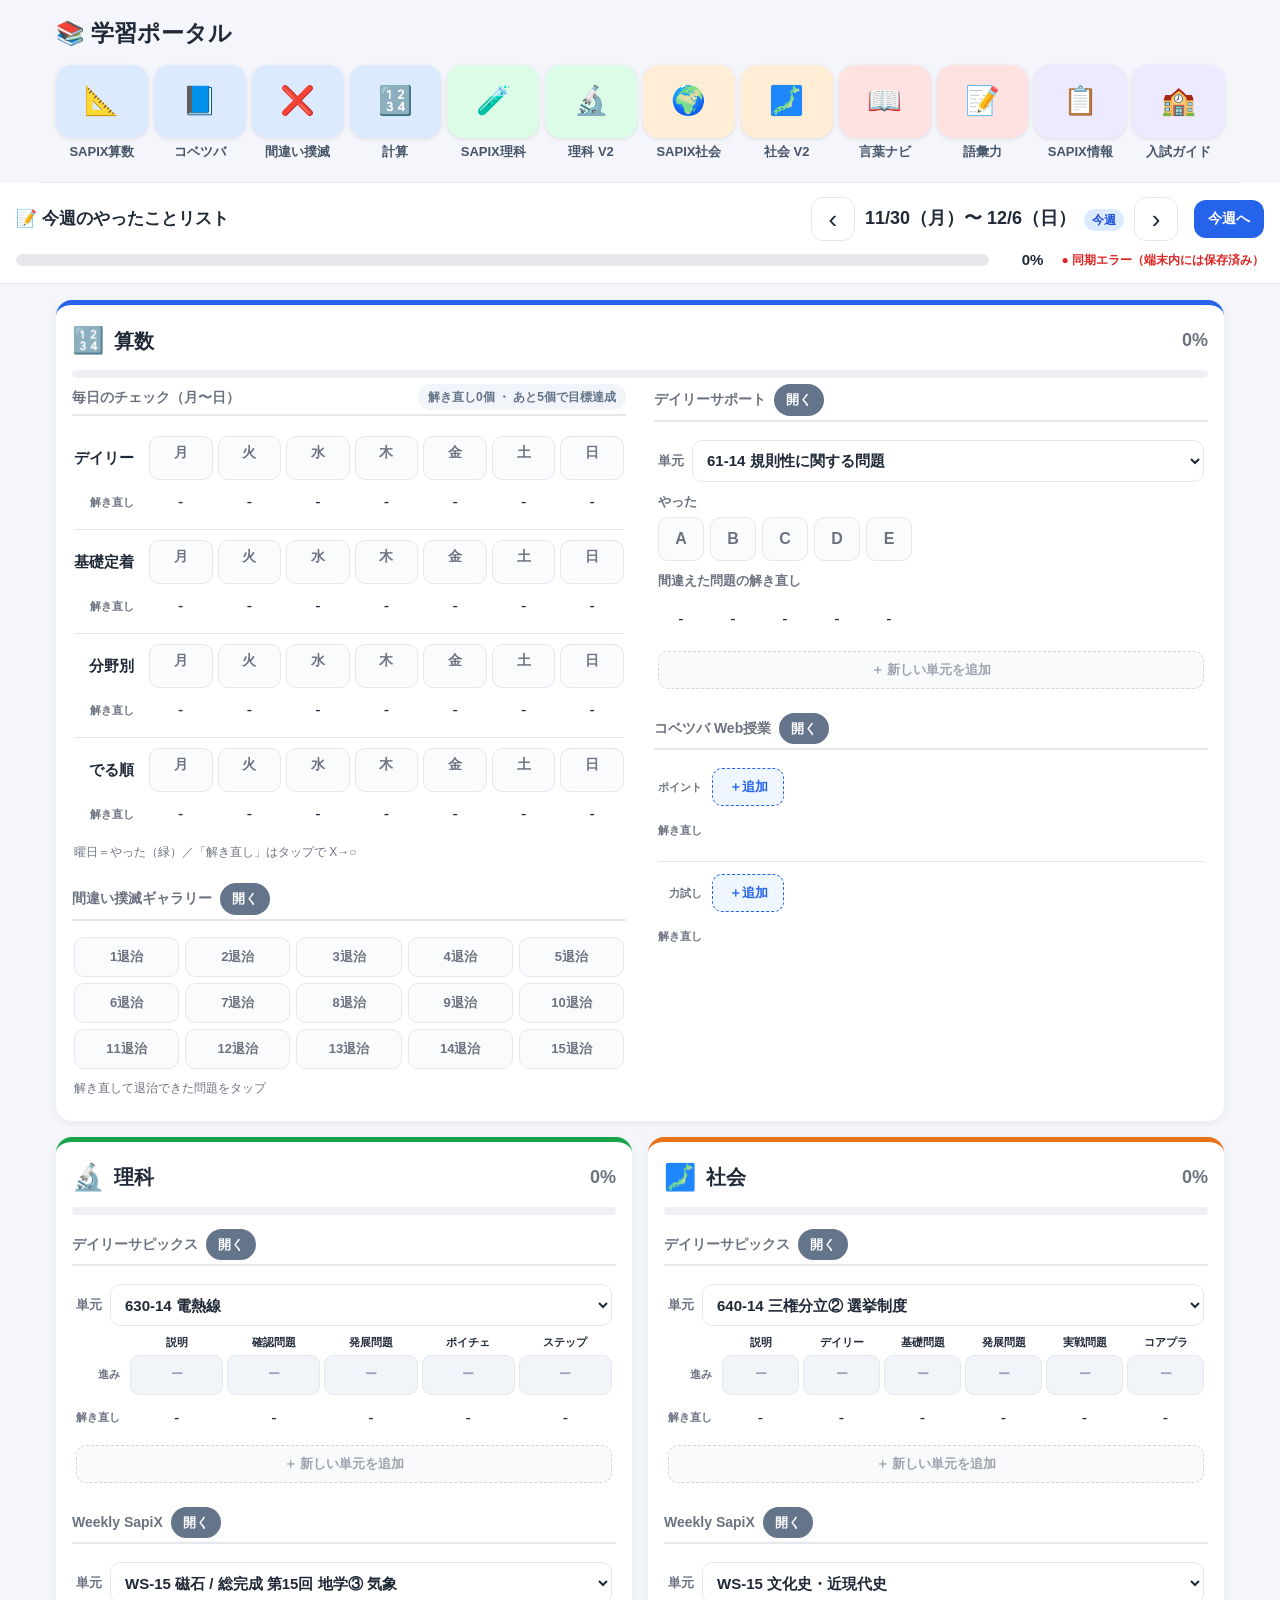
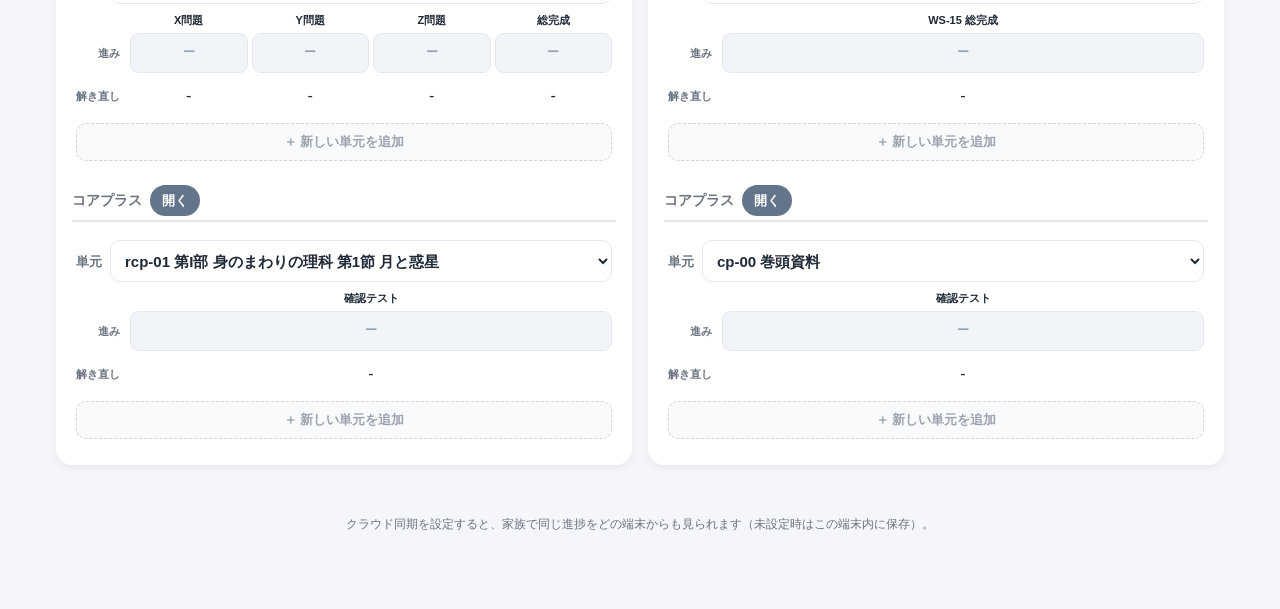
==== portal.html @ 90fa0b55 "portal微調整: アイコン横長＋ラベル拡大・iPad横向き1行固定、見出し大、ToDo見出し＋日付を1行化（今週のやったことリスト） Co-Authored-By: Claude Opus 4.8" ====
<!DOCTYPE html>
<html lang="ja">
<head>
  <meta charset="UTF-8">
  <meta name="viewport" content="width=device-width, initial-scale=1.0, maximum-scale=1.0, user-scalable=no">
  <meta name="apple-mobile-web-app-capable" content="yes">
  <title>学習ポータル</title>
  <link rel="stylesheet" href="style.css?v=17">
  <style>
    /* ---- 上部ランチャー（アプリアイコン：横長・ラベル大きめ） ---- */
    .portal-top { max-width: 1200px; margin: 0 auto; padding: 16px 16px 8px; }
    .portal-top h1 { font-size: 23px; margin: 0 0 14px; }   /* 学習ポータル＝大きめ */
    .launcher {
      display: grid;
      gap: 12px 6px;
      grid-template-columns: repeat(auto-fill, minmax(86px, 1fr)); /* 縦向き等は折り返し */
    }
    @media (min-width: 1000px) {            /* iPad横向きは12個を必ず1行 */
      .launcher { grid-template-columns: repeat(12, 1fr); }
    }
    .launch { display: flex; flex-direction: column; align-items: center; gap: 6px; text-decoration: none; -webkit-tap-highlight-color: transparent; }
    .launch-icon {
      width: 100%; max-width: 104px; aspect-ratio: 5 / 4;   /* 横に幅広 */
      border-radius: 16px;
      display: flex; align-items: center; justify-content: center;
      font-size: 28px; box-shadow: 0 1px 4px rgba(0,0,0,.10);
    }
    .launch:active .launch-icon { transform: scale(.93); }
    .launch-label { font-size: 13px; font-weight: 700; color: #475569; text-align: center; line-height: 1.2; }
    .launch.blue   .launch-icon { background: #dbeafe; }
    .launch.green  .launch-icon { background: #dcfce7; }
    .launch.orange .launch-icon { background: #ffedd5; }
    .launch.red    .launch-icon { background: #fee2e2; }
    .launch.purple .launch-icon { background: #ede9fe; }
    .portal-divider { max-width: 1200px; margin: 14px auto 0; border-top: 1px solid var(--line); }

    /* ---- ToDoヘッダー：見出し＋週の日付を1行に（縦幅節約） ---- */
    .app-header .todo-bar { display: flex; align-items: center; gap: 8px 14px; flex-wrap: wrap; margin-bottom: 8px; }
    .app-header .todo-title { font-size: 17px; font-weight: 700; margin: 0; white-space: nowrap; }
    .app-header .todo-bar .week-nav { margin: 0 0 0 auto; }      /* 右寄せ */
    .app-header .todo-bar .this-week-btn { margin-left: 6px; }
    .app-header .overall { margin-top: 0; }
    .app-header .overall .sync-status { margin: 0 0 0 8px; white-space: nowrap; }
  </style>
</head>
<body>
  <!-- ===== 上部：アプリ ランチャー ===== -->
  <div class="portal-top">
    <h1>📚 学習ポータル</h1>
    <div class="launcher">
      <a class="launch blue"   href="https://komaguchi-wq.github.io/math-quiz/"><span class="launch-icon">📐</span><span class="launch-label">SAPIX算数</span></a>
      <a class="launch blue"   href="https://komaguchi-wq.github.io/kobetsuba-web-jugyou/"><span class="launch-icon">📘</span><span class="launch-label">コベツバ</span></a>
      <a class="launch blue"   href="https://komaguchi-wq.github.io/math-quiz/#%E3%81%95%E3%81%A8/machigai-gallery"><span class="launch-icon">❌</span><span class="launch-label">間違い撲滅</span></a>
      <a class="launch blue"   href="https://komaguchi-wq.github.io/math-challenge/"><span class="launch-icon">🔢</span><span class="launch-label">計算</span></a>
      <a class="launch green"  href="https://komaguchi-wq.github.io/science-daily-check/"><span class="launch-icon">🧪</span><span class="launch-label">SAPIX理科</span></a>
      <a class="launch green"  href="https://komaguchi-wq.github.io/science-daily-check-v2/"><span class="launch-icon">🔬</span><span class="launch-label">理科 V2</span></a>
      <a class="launch orange" href="https://komaguchi-wq.github.io/shakai-daily-check/"><span class="launch-icon">🌍</span><span class="launch-label">SAPIX社会</span></a>
      <a class="launch orange" href="https://komaguchi-wq.github.io/shakai-daily-check-v2/"><span class="launch-icon">🗾</span><span class="launch-label">社会 V2</span></a>
      <a class="launch red"    href="https://komaguchi-wq.github.io/kokugo-kotobanavi/"><span class="launch-icon">📖</span><span class="launch-label">言葉ナビ</span></a>
      <a class="launch red"    href="https://komaguchi-wq.github.io/goi1400-training/"><span class="launch-icon">📝</span><span class="launch-label">語彙力</span></a>
      <a class="launch purple" href="https://komaguchi-wq.github.io/sapix-info/"><span class="launch-icon">📋</span><span class="launch-label">SAPIX情報</span></a>
      <a class="launch purple" href="https://komaguchi-wq.github.io/juken-guide/"><span class="launch-icon">🏫</span><span class="launch-label">入試ガイド</span></a>
    </div>
  </div>
  <div class="portal-divider"></div>

  <!-- ===== 下部：今週のやったことリスト（既存アプリと同一・データ共通） ===== -->
  <header class="app-header">
    <div class="todo-bar">
      <h1 class="todo-title">📝 今週のやったことリスト</h1>
      <div class="week-nav">
        <button id="prevWeek" class="week-btn" aria-label="前の週">‹</button>
        <div class="week-label">
          <span id="weekRange">―</span>
          <span id="weekTag" class="week-tag"></span>
        </div>
        <button id="nextWeek" class="week-btn" aria-label="次の週">›</button>
        <button id="thisWeek" class="this-week-btn">今週へ</button>
      </div>
    </div>
    <div class="overall">
      <div class="overall-bar"><div id="overallFill" class="overall-fill"></div></div>
      <span id="overallText" class="overall-text">0%</span>
      <span id="syncStatus" class="sync-status off">● この端末内に保存</span>
    </div>
  </header>

  <main id="board" class="board"><!-- 教科カードがJSで描画されます --></main>

  <footer class="app-footer">
    <p class="note">クラウド同期を設定すると、家族で同じ進捗をどの端末からも見られます（未設定時はこの端末内に保存）。</p>
  </footer>

  <script src="app.js?v=17"></script>
</body>
</html>
---- style.css ----
/* ============================================================
   学習ポータル ToDo  ─  style.css
   iPad（Chrome）での閲覧を前提に、タッチしやすい大きめUI
   ============================================================ */
:root {
  --bg:        #f4f6fb;
  --card:      #ffffff;
  --ink:       #1f2937;
  --ink-soft:  #6b7280;
  --line:      #e5e7eb;
  --math:      #2563eb;  /* 算数=青 */
  --science:   #16a34a;  /* 理科=緑 */
  --shakai:    #ea7317;  /* 社会=橙 */
  --done:      #16a34a;
  --shadow:    0 2px 10px rgba(0,0,0,.06);
}

* { box-sizing: border-box; -webkit-tap-highlight-color: transparent; }
html, body { margin: 0; padding: 0; }
body {
  font-family: -apple-system, "Hiragino Kaku Gothic ProN", "Yu Gothic", sans-serif;
  background: var(--bg);
  color: var(--ink);
  padding-bottom: 40px;
  font-size: 16px;
  line-height: 1.5;
}

/* ---------- ヘッダー ---------- */
.app-header {
  position: sticky;
  top: 0;
  z-index: 10;
  background: #ffffffee;
  backdrop-filter: saturate(1.4) blur(6px);
  border-bottom: 1px solid var(--line);
  padding: 14px 16px 12px;
}
.app-header h1 { margin: 0 0 10px; font-size: 22px; }

.week-nav { display: flex; align-items: center; gap: 10px; flex-wrap: wrap; }
.week-btn {
  width: 44px; height: 44px;
  border: 1px solid var(--line);
  background: #fff;
  border-radius: 12px;
  font-size: 26px; line-height: 1;
  color: var(--ink);
  cursor: pointer;
}
.week-btn:active { background: #eef2ff; }
.week-label { display: flex; align-items: baseline; gap: 8px; min-width: 200px; }
#weekRange { font-size: 18px; font-weight: 700; }
.week-tag {
  font-size: 12px; font-weight: 700;
  padding: 2px 8px; border-radius: 999px;
}
.week-tag.now    { background: #dbeafe; color: #1d4ed8; }
.week-tag.past   { background: #f3f4f6; color: #6b7280; }
.week-tag.future { background: #fef3c7; color: #b45309; }
.this-week-btn {
  margin-left: auto;
  border: none; background: var(--math); color: #fff;
  padding: 10px 14px; border-radius: 12px;
  font-size: 14px; font-weight: 700; cursor: pointer;
}
.this-week-btn:active { opacity: .85; }

/* 全体進捗 */
.overall { display: flex; align-items: center; gap: 10px; margin-top: 12px; }
.overall-bar { flex: 1; height: 12px; background: #e5e7eb; border-radius: 999px; overflow: hidden; }
.overall-fill { height: 100%; width: 0; background: linear-gradient(90deg,#2563eb,#16a34a); transition: width .25s; }
.overall-text { font-weight: 700; font-size: 15px; min-width: 44px; text-align: right; }

/* クラウド同期ステータス */
.sync-status { margin-top: 8px; font-size: 12px; font-weight: 700; }
.sync-status.off  { color: #94a3b8; }
.sync-status.busy { color: #b45309; }
.sync-status.ok   { color: #16a34a; }
.sync-status.err  { color: #dc2626; }

/* ---------- ボード ---------- */
.board {
  display: grid;
  grid-template-columns: 1fr;
  gap: 16px;
  padding: 16px;
  max-width: 1200px;
  margin: 0 auto;
}
/* 760px以上: 算数は横長（全幅）、理科・社会は2カラムで下に横並び */
@media (min-width: 760px) {
  .board { grid-template-columns: 1fr 1fr; }
  .subj-math { grid-column: 1 / -1; }
}
/* 算数カード内は左右2カラム（左下にギャラリーを配置） */
.subj-math .subj-groups.two-col { display: flex; gap: 28px; }
.subj-math .subj-col { flex: 1; min-width: 0; }
.subj-math .subj-col > .group:first-child { margin-top: 0; }
@media (max-width: 759px) {
  .subj-math .subj-groups.two-col { flex-direction: column; gap: 0; }
}

/* ---------- 教科カード ---------- */
.subject-card {
  background: var(--card);
  border-radius: 16px;
  box-shadow: var(--shadow);
  padding: 16px;
  border-top: 5px solid var(--line);
  min-width: 0;            /* 長いselect等で横にはみ出さない */
  overflow: hidden;
}
/* 長い単元名のselectが幅を押し広げないように */
.ds-selrow { min-width: 0; }
.ds-select { max-width: 100%; }
.subj-math    { border-top-color: var(--math); }
.subj-science { border-top-color: var(--science); }
.subj-shakai  { border-top-color: var(--shakai); }

.subject-header { display: flex; align-items: center; gap: 10px; }
.subject-icon { font-size: 26px; }
.subject-name { margin: 0; font-size: 20px; flex: 1; }
.subject-pct { font-size: 18px; font-weight: 800; color: var(--ink-soft); }

.subject-bar { height: 8px; background: #eef0f4; border-radius: 999px; overflow: hidden; margin: 10px 0 6px; }
.subject-fill { height: 100%; width: 0; border-radius: 999px; transition: width .25s; }
.subj-math    .subject-fill { background: var(--math); }
.subj-science .subject-fill { background: var(--science); }
.subj-shakai  .subject-fill { background: var(--shakai); }

/* ---------- グループ ---------- */
.group { margin-top: 14px; }
.group-head {
  display: flex; align-items: center; gap: 8px;
  border-bottom: 2px solid var(--line);
  padding-bottom: 4px; margin-bottom: 8px;
}
.group-title { font-size: 14px; font-weight: 700; color: var(--ink-soft); }

/* ---------- タスク ---------- */
.task { padding: 8px 4px; border-bottom: 1px dashed #eef0f4; }
.task:last-child { border-bottom: none; }
.task-head { display: flex; align-items: center; gap: 8px; }

.check-label {
  display: flex; align-items: center; gap: 10px;
  flex: 1; cursor: pointer; font-size: 16px;
  padding: 4px 0;
}
.check-label input[type="checkbox"] {
  width: 26px; height: 26px; flex: 0 0 auto;
  accent-color: var(--done); cursor: pointer;
}
.check-text { transition: color .15s; }
.check-label.done .check-text { color: var(--done); text-decoration: line-through; }

.task-label { font-size: 16px; }

/* リンクボタン */
.task-link {
  flex: 0 0 auto;
  font-size: 13px; font-weight: 700;
  color: #fff; background: #64748b;
  padding: 6px 12px; border-radius: 999px;
  text-decoration: none;
}
.task-link:active { opacity: .8; }

/* マトリクス（教材×曜日）：やった行(曜日ボタン) + 解き直し行 を縦に積む */
.type-matrix { padding: 8px 2px; }
.m-grid {
  display: grid;
  gap: 5px 5px;
  align-items: center;
  max-width: 560px;            /* 横長カードでもセルが大きくなりすぎない */
  margin-top: 4px;
}
.m-sep { height: 1px; background: var(--line); margin: 5px 0; }
.m-itemlabel {
  font-size: 15px; font-weight: 800; color: var(--ink);
  white-space: nowrap; padding-right: 10px; text-align: right;
}
.m-redolabel {
  font-size: 11px; font-weight: 700; color: var(--ink-soft);
  white-space: nowrap; padding-right: 10px; text-align: right;
}
.m-day {
  display: flex; flex-direction: column; align-items: center; justify-content: center;
  gap: 1px; height: 44px; min-width: 0; cursor: pointer;
  border: 1px solid var(--line); border-radius: 10px;
  background: #fafbfc;
}
.m-daylabel { font-size: 14px; font-weight: 700; color: var(--ink-soft); line-height: 1; }
.m-daymark  { font-size: 11px; font-weight: 800; color: var(--done); height: 12px; line-height: 1; }
.m-day.on { background: #dcfce7; border-color: var(--done); }
.m-day.on .m-daylabel { color: var(--done); }
.type-matrix .m-redo {
  width: 100%; min-width: 0; height: 34px; padding: 0;
  display: flex; align-items: center; justify-content: center;
}
.m-note { margin-top: 12px; font-size: 12px; color: var(--ink-soft); }

/* 単元ウィジェット共通の余白（dsupport / track の外枠） */
.type-unit { padding: 10px 4px; }

/* トラック（理科）：単元選択 + 項目横並び + 3状態ボタン + 解き直し行 */
.tk-grid {
  display: grid;
  gap: 6px 4px;
  align-items: center;
  margin-top: 4px;
}
.tk-corner { }
.tk-colhead {
  text-align: center; font-size: 11px; font-weight: 800; color: var(--ink);
  line-height: 1.15;
}
.tk-rowlabel {
  font-size: 11px; font-weight: 700; color: var(--ink-soft);
  white-space: nowrap; padding-right: 6px; text-align: right;
}
.tk-state {
  height: 40px; min-width: 0; cursor: pointer;
  border: 1px solid var(--line); border-radius: 9px;
  font-size: 12px; font-weight: 800; line-height: 1.1; padding: 0 2px;
}
.tk-state.st0 { background: #f1f5f9; color: #94a3b8; }                       /* ー グレーアウト */
.tk-state.st1 { background: #fef3c7; color: #b45309; border-color: #fcd34d; } /* 進行中 */
.tk-state.st2 { background: #dcfce7; color: #15803d; border-color: #86efac; } /* 完了 */
.tk-state:active { transform: scale(.96); }
.unit-block .tk-redo {
  width: 100%; min-width: 0; height: 34px; padding: 0;
  display: flex; align-items: center; justify-content: center;
}

/* 複数単元ウィジェット（単元追加ボタン） */
.unit-block + .unit-block { border-top: 1px dashed var(--line); margin-top: 12px; padding-top: 12px; }
.unit-remove {
  flex: 0 0 auto; width: 36px; height: 42px;
  border: 1px solid var(--line); border-radius: 8px;
  background: #fff; color: var(--ink-soft);
  font-size: 18px; font-weight: 700; cursor: pointer;
}
.unit-add-btn {
  width: 100%; margin-top: 10px; padding: 9px;
  border: 1px dashed #d1d5db; border-radius: 10px;
  background: #f8fafc; color: #9ca3af;
  font-size: 13px; font-weight: 700; cursor: pointer;
}
.unit-add-btn:active { background: #f1f5f9; }

/* 間違い撲滅ギャラリー（N退治トグル） */
.type-gallery { padding: 8px 2px; }
.gl-grid { display: grid; gap: 6px; }
.gl-cell {
  height: 40px; min-width: 0; cursor: pointer;
  border: 1px solid var(--line); border-radius: 10px;
  background: #fafbfc; color: var(--ink-soft);
  font-size: 13px; font-weight: 800;
}
.gl-cell.on { background: #dcfce7; border-color: var(--done); color: #15803d; }
.gl-cell:active { transform: scale(.95); }
.gl-note { margin-top: 10px; font-size: 12px; color: var(--ink-soft); }

/* グリッド（曜日）：やった行 + 解き直し行（上下の列を揃える）
   CSS Grid なので 月〜日 は必ず1行に収まり、幅が狭い時はセルが縮む（折り返さない） */
.g-grid {
  display: grid;
  gap: 6px 4px;
  align-items: center;
  margin-top: 8px;
}
.g-rowlabel {
  font-size: 12px; font-weight: 700; color: var(--ink-soft);
  white-space: nowrap; padding-right: 5px; text-align: right;
}
.g-day {
  display: flex; flex-direction: column; align-items: center; justify-content: center;
  gap: 1px; height: 46px; min-width: 0; cursor: pointer;
  border: 1px solid var(--line); border-radius: 10px;
  background: #fafbfc;
}
.g-daylabel { font-size: 14px; font-weight: 700; color: var(--ink-soft); line-height: 1; }
.g-daymark  { font-size: 11px; font-weight: 800; color: var(--done); height: 12px; line-height: 1; }
.g-day.on { background: #dcfce7; border-color: var(--done); }
.g-day.on .g-daylabel { color: var(--done); }
.type-grid .g-redo {
  width: 100%; min-width: 0; height: 38px; padding: 0;
  display: flex; align-items: center; justify-content: center;
}

/* 得点入力 */
.score-wrap { display: flex; align-items: center; gap: 6px; margin: 6px 0 2px 36px; }
.score-prefix { font-size: 13px; color: var(--ink-soft); }
.score-input {
  width: 72px; height: 38px;
  border: 1px solid var(--line); border-radius: 10px;
  font-size: 18px; text-align: center; font-weight: 700;
  color: var(--ink);
}
.score-input:focus { outline: 2px solid #93c5fd; border-color: #93c5fd; }
.score-suffix { font-size: 14px; color: var(--ink-soft); }

/* ---------- 達成バッジ（毎日のチェック） ---------- */
.milestone-badge {
  margin-left: auto;
  font-size: 12px; font-weight: 800;
  padding: 4px 10px; border-radius: 999px;
  white-space: nowrap;
}
.milestone-badge.lv0 { background: #f1f5f9; color: #64748b; }
.milestone-badge.lv1 { background: #dcfce7; color: #15803d; }
.milestone-badge.lv2 { background: #fef3c7; color: #b45309; box-shadow: 0 0 0 2px #fde68a inset; }

/* ---------- デイリーサポート ---------- */
.ds-selrow { display: flex; align-items: center; gap: 8px; margin-bottom: 10px; }
.ds-sellabel { font-size: 13px; font-weight: 700; color: var(--ink-soft); flex: 0 0 auto; }
.ds-select {
  flex: 1; min-width: 0;
  height: 42px; padding: 0 10px;
  border: 1px solid var(--line); border-radius: 10px;
  font-size: 15px; font-weight: 700; color: var(--ink);
  background: #fff;
}
.ds-rows { display: flex; flex-direction: column; gap: 10px; }
.ae-row { display: flex; flex-direction: column; gap: 6px; }
.ae-label { font-size: 13px; font-weight: 700; color: var(--ink-soft); }
.ae-cells { display: flex; gap: 6px; flex-wrap: wrap; }
.ae-btn {
  width: 46px; height: 44px;
  border: 1px solid var(--line); border-radius: 10px;
  background: #fafbfc; color: var(--ink-soft);
  font-size: 16px; font-weight: 800; cursor: pointer;
}
.ae-btn.on { background: var(--math); border-color: var(--math); color: #fff; }
.ae-btn:active { transform: scale(.96); }
/* 解き直しセル（やったボタンと幅を揃える） */
.unit-block .ae-redo {
  width: 46px; min-width: 46px; height: 44px; padding: 0;
  display: flex; align-items: center; justify-content: center;
}

/* ---------- コベツバ（ポイント/解き直しを縦ペアにして折り返し） ---------- */
.type-kobetsuba { padding: 10px 4px; }
.cr-divider { height: 1px; background: var(--line); margin: 12px 0; }
.cr-block { display: flex; flex-direction: column; }
/* ペアを横に並べ、増えたらペアごと折り返す（解き直しは常にポイントの直下） */
.cr-pairs { display: flex; flex-wrap: wrap; gap: 6px 6px; align-items: flex-start; }
.cr-pair { display: flex; flex-direction: column; gap: 5px; }
.cr-plabel {
  height: 38px; display: flex; align-items: center; justify-content: flex-end;
  font-size: 11px; font-weight: 700; color: var(--ink-soft); white-space: nowrap;
  padding-right: 4px;
}
.cr-select {
  width: 74px; height: 38px; padding: 0 2px;
  border: 1.5px solid var(--math); border-radius: 10px;
  background: #eff6ff; color: var(--math);
  font-size: 13px; font-weight: 800; cursor: pointer;
}
.type-kobetsuba .cr-redo { width: 74px; }
.cr-redo {
  width: 72px; height: 38px;
  border-radius: 10px; border: 1px solid var(--line);
  font-size: 16px; font-weight: 800; cursor: pointer;
}
.cr-redo.st-todo { background: #fef2f2; color: #dc2626; border-color: #fecaca; }
.cr-redo.st-done { background: #dcfce7; color: #15803d; border-color: #86efac; }
.cr-add {
  width: 72px; height: 38px; padding: 0;
  border: 1.5px dashed var(--math); border-radius: 10px;
  background: #eff6ff; color: var(--math);
  font-size: 13px; font-weight: 800; cursor: pointer;
}
.cr-rem {
  width: 72px; height: 38px;
  border: 1px solid var(--line); border-radius: 10px;
  background: #fff; color: var(--ink-soft);
  font-size: 18px; font-weight: 800; cursor: pointer;
}

/* ---------- フッター ---------- */
.app-footer { text-align: center; padding: 24px 16px; }
.reset-btn {
  border: 1px solid #fca5a5; background: #fff; color: #dc2626;
  padding: 10px 18px; border-radius: 12px;
  font-size: 14px; font-weight: 700; cursor: pointer;
}
.reset-btn:active { background: #fef2f2; }
.note { color: var(--ink-soft); font-size: 12px; margin-top: 10px; }

/* ============================================================
   ゲーミフィケーション：タップでキラッ演出（FXレイヤー）
   ============================================================ */
#fx { position: fixed; inset: 0; pointer-events: none; z-index: 9999; overflow: hidden; }
#fx > * { position: absolute; transform: translate(-50%, -50%); will-change: transform, opacity; }

.fx-confetti { width: 9px; height: 9px; border-radius: 2px; }
.fx-confetti { animation: fxConf .95s cubic-bezier(.2,.7,.3,1) forwards; }
@keyframes fxConf {
  0%   { transform: translate(-50%,-50%) rotate(0); opacity: 1; }
  100% { transform: translate(calc(-50% + var(--dx)), calc(-50% + var(--dy))) rotate(var(--rot)); opacity: 0; }
}
.fx-spark { animation: fxSpark .85s ease-out forwards; }
@keyframes fxSpark {
  0%   { transform: translate(-50%,-50%) scale(.3); opacity: 0; }
  30%  { transform: translate(calc(-50% + var(--dx)*.4), calc(-50% + var(--dy)*.4)) scale(1.15); opacity: 1; }
  100% { transform: translate(calc(-50% + var(--dx)), calc(-50% + var(--dy))) scale(.6); opacity: 0; }
}
.fx-emoji { font-size: 30px; animation: fxEmoji .95s ease-out forwards; }
@keyframes fxEmoji {
  0%   { transform: translate(-50%,-50%) scale(.2); opacity: 0; }
  25%  { transform: translate(-50%,-62%) scale(1.3); opacity: 1; }
  100% { transform: translate(-50%,-135%) scale(1); opacity: 0; }
}
.fx-word {
  font-size: 18px; font-weight: 900; white-space: nowrap;
  text-shadow: 0 1px 2px rgba(0,0,0,.18);
  animation: fxWord .95s ease-out forwards;
}
@keyframes fxWord {
  0%   { transform: translate(-50%,-50%) scale(.5); opacity: 0; }
  25%  { transform: translate(-50%,-85%) scale(1.12); opacity: 1; }
  100% { transform: translate(-50%,-155%) scale(1); opacity: 0; }
}
.fx-ring { width: 18px; height: 18px; border-radius: 50%; border: 3px solid; animation: fxRing .6s ease-out forwards; }
.fx-ring.big { width: 26px; height: 26px; border-width: 4px; animation: fxRingBig .7s ease-out forwards; }
@keyframes fxRing {
  0%   { transform: translate(-50%,-50%) scale(.4); opacity: .9; }
  100% { transform: translate(-50%,-50%) scale(3.4); opacity: 0; }
}
@keyframes fxRingBig {
  0%   { transform: translate(-50%,-50%) scale(.3); opacity: 1; }
  100% { transform: translate(-50%,-50%) scale(6); opacity: 0; }
}
/* 放射→弧を描いて落ちる粒（紙吹雪・花火・噴水の本体） */
.fx-p { border-radius: 2px; animation: fxArc 1.2s cubic-bezier(.15,.6,.3,1) forwards; }
@keyframes fxArc {
  0%   { transform: translate(-50%,-50%) scale(.5) rotate(0); opacity: 1; }
  55%  { transform: translate(calc(-50% + var(--dx)), calc(-50% + var(--dy))) scale(1) rotate(calc(var(--rot) * .5)); opacity: 1; }
  100% { transform: translate(calc(-50% + var(--dx)), calc(-50% + var(--dy) + var(--fall))) scale(.85) rotate(var(--rot)); opacity: 0; }
}
@media (prefers-reduced-motion: reduce) {
  #fx { display: none; }
}
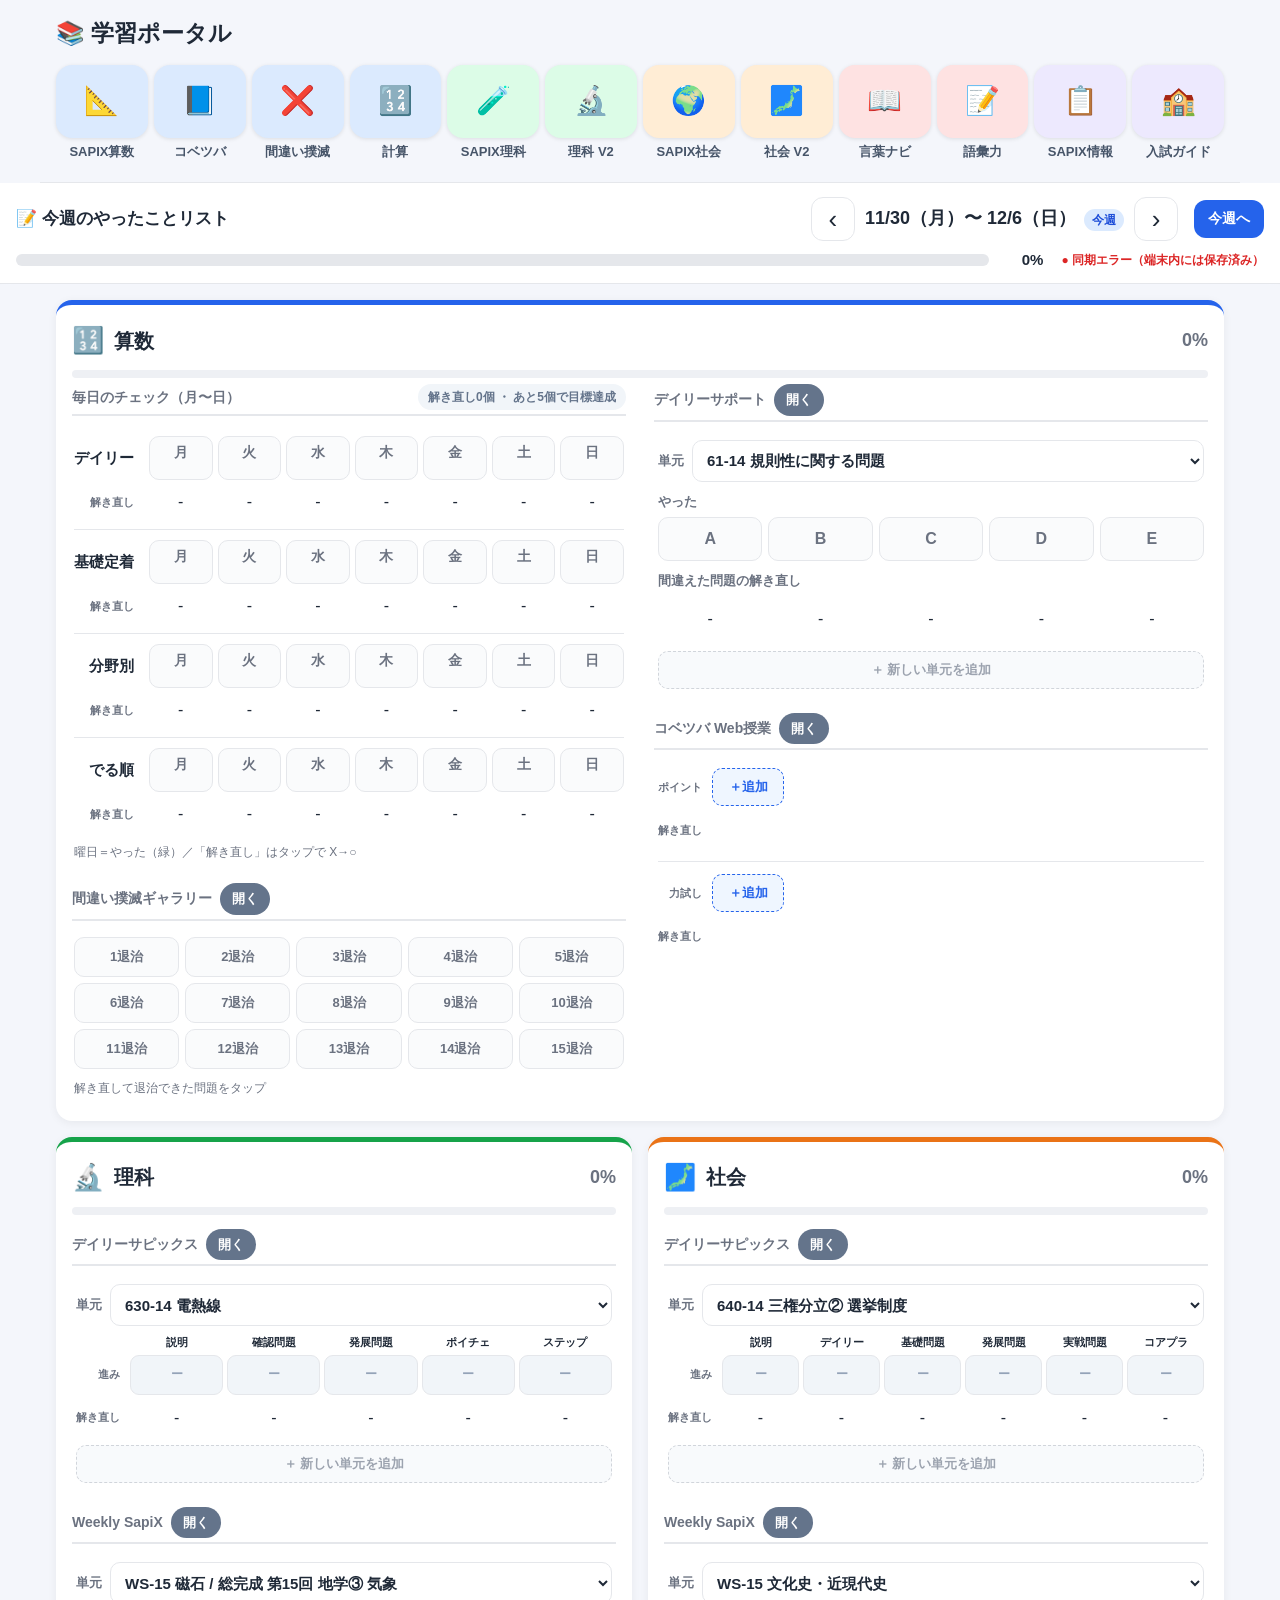
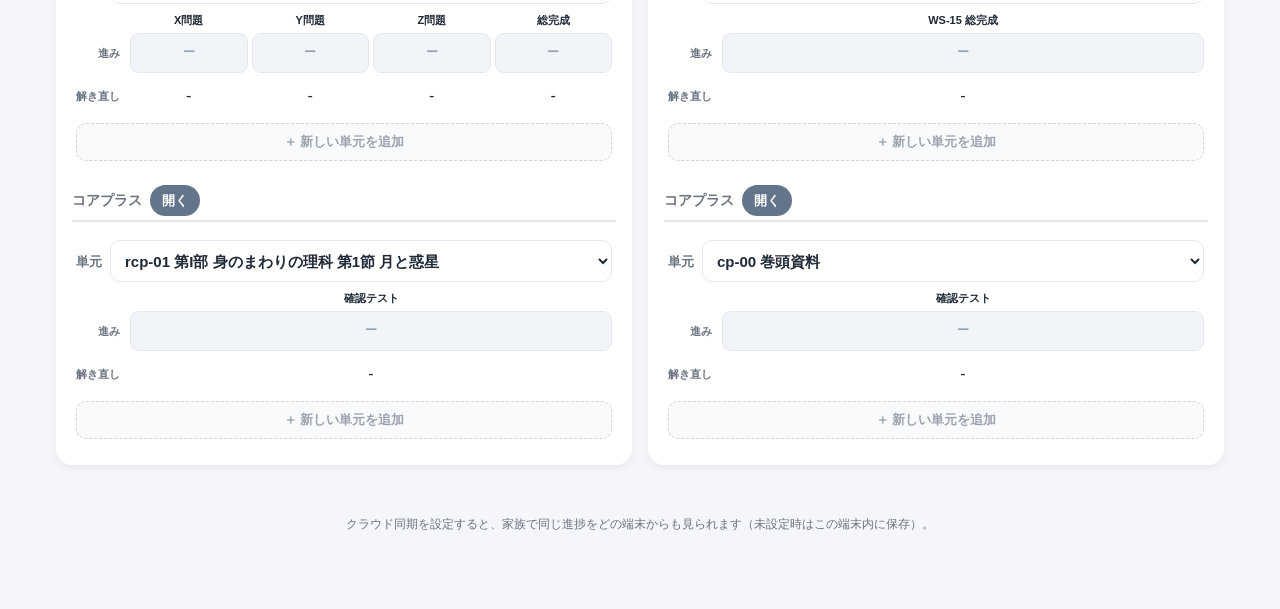
==== commit 704c059e: "微調整: デイサポA〜E全幅均等化、演出を分野別(連発花火)に統一、粒はふわっと広がってフェード（高速落下を廃止） Co-Authored-By: Claude Opus 4.8 (1M contex" ====
--- a/portal.html
+++ b/portal.html
@@ -5,7 +5,7 @@
   <meta name="viewport" content="width=device-width, initial-scale=1.0, maximum-scale=1.0, user-scalable=no">
   <meta name="apple-mobile-web-app-capable" content="yes">
   <title>学習ポータル</title>
-  <link rel="stylesheet" href="style.css?v=17">
+  <link rel="stylesheet" href="style.css?v=18">
   <style>
     /* ---- 上部ランチャー（アプリアイコン：横長・ラベル大きめ） ---- */
     .portal-top { max-width: 1200px; margin: 0 auto; padding: 16px 16px 8px; }
@@ -91,6 +91,6 @@
     <p class="note">クラウド同期を設定すると、家族で同じ進捗をどの端末からも見られます（未設定時はこの端末内に保存）。</p>
   </footer>
 
-  <script src="app.js?v=17"></script>
+  <script src="app.js?v=18"></script>
 </body>
 </html>
--- a/style.css
+++ b/style.css
@@ -326,18 +326,19 @@
 .ds-rows { display: flex; flex-direction: column; gap: 10px; }
 .ae-row { display: flex; flex-direction: column; gap: 6px; }
 .ae-label { font-size: 13px; font-weight: 700; color: var(--ink-soft); }
-.ae-cells { display: flex; gap: 6px; flex-wrap: wrap; }
+/* A〜Eは横幅いっぱいに均等配置（左寄せにしない） */
+.ae-cells { display: grid; grid-template-columns: repeat(5, 1fr); gap: 6px; }
 .ae-btn {
-  width: 46px; height: 44px;
+  width: 100%; min-width: 0; height: 44px;
   border: 1px solid var(--line); border-radius: 10px;
   background: #fafbfc; color: var(--ink-soft);
   font-size: 16px; font-weight: 800; cursor: pointer;
 }
 .ae-btn.on { background: var(--math); border-color: var(--math); color: #fff; }
 .ae-btn:active { transform: scale(.96); }
-/* 解き直しセル（やったボタンと幅を揃える） */
+/* 解き直しセル（やったボタンと列を揃える） */
 .unit-block .ae-redo {
-  width: 46px; min-width: 46px; height: 44px; padding: 0;
+  width: 100%; min-width: 0; height: 44px; padding: 0;
   display: flex; align-items: center; justify-content: center;
 }
 
@@ -434,12 +435,13 @@
   0%   { transform: translate(-50%,-50%) scale(.3); opacity: 1; }
   100% { transform: translate(-50%,-50%) scale(6); opacity: 0; }
 }
-/* 放射→弧を描いて落ちる粒（紙吹雪・花火・噴水の本体） */
-.fx-p { border-radius: 2px; animation: fxArc 1.2s cubic-bezier(.15,.6,.3,1) forwards; }
-@keyframes fxArc {
-  0%   { transform: translate(-50%,-50%) scale(.5) rotate(0); opacity: 1; }
-  55%  { transform: translate(calc(-50% + var(--dx)), calc(-50% + var(--dy))) scale(1) rotate(calc(var(--rot) * .5)); opacity: 1; }
-  100% { transform: translate(calc(-50% + var(--dx)), calc(-50% + var(--dy) + var(--fall))) scale(.85) rotate(var(--rot)); opacity: 0; }
+/* ふわっと広がってその場で薄く消える粒（高速落下なし／自然にゆっくり漂って落ち切る前にフェード） */
+.fx-p { border-radius: 2px; animation: fxFloat 1.5s ease-out forwards; }
+@keyframes fxFloat {
+  0%   { transform: translate(-50%,-50%) scale(.4) rotate(0); opacity: 0; }
+  18%  { opacity: 1; }
+  60%  { opacity: .9; }
+  100% { transform: translate(calc(-50% + var(--dx)), calc(-50% + var(--dy) + var(--fall))) scale(1) rotate(var(--rot)); opacity: 0; }
 }
 @media (prefers-reduced-motion: reduce) {
   #fx { display: none; }
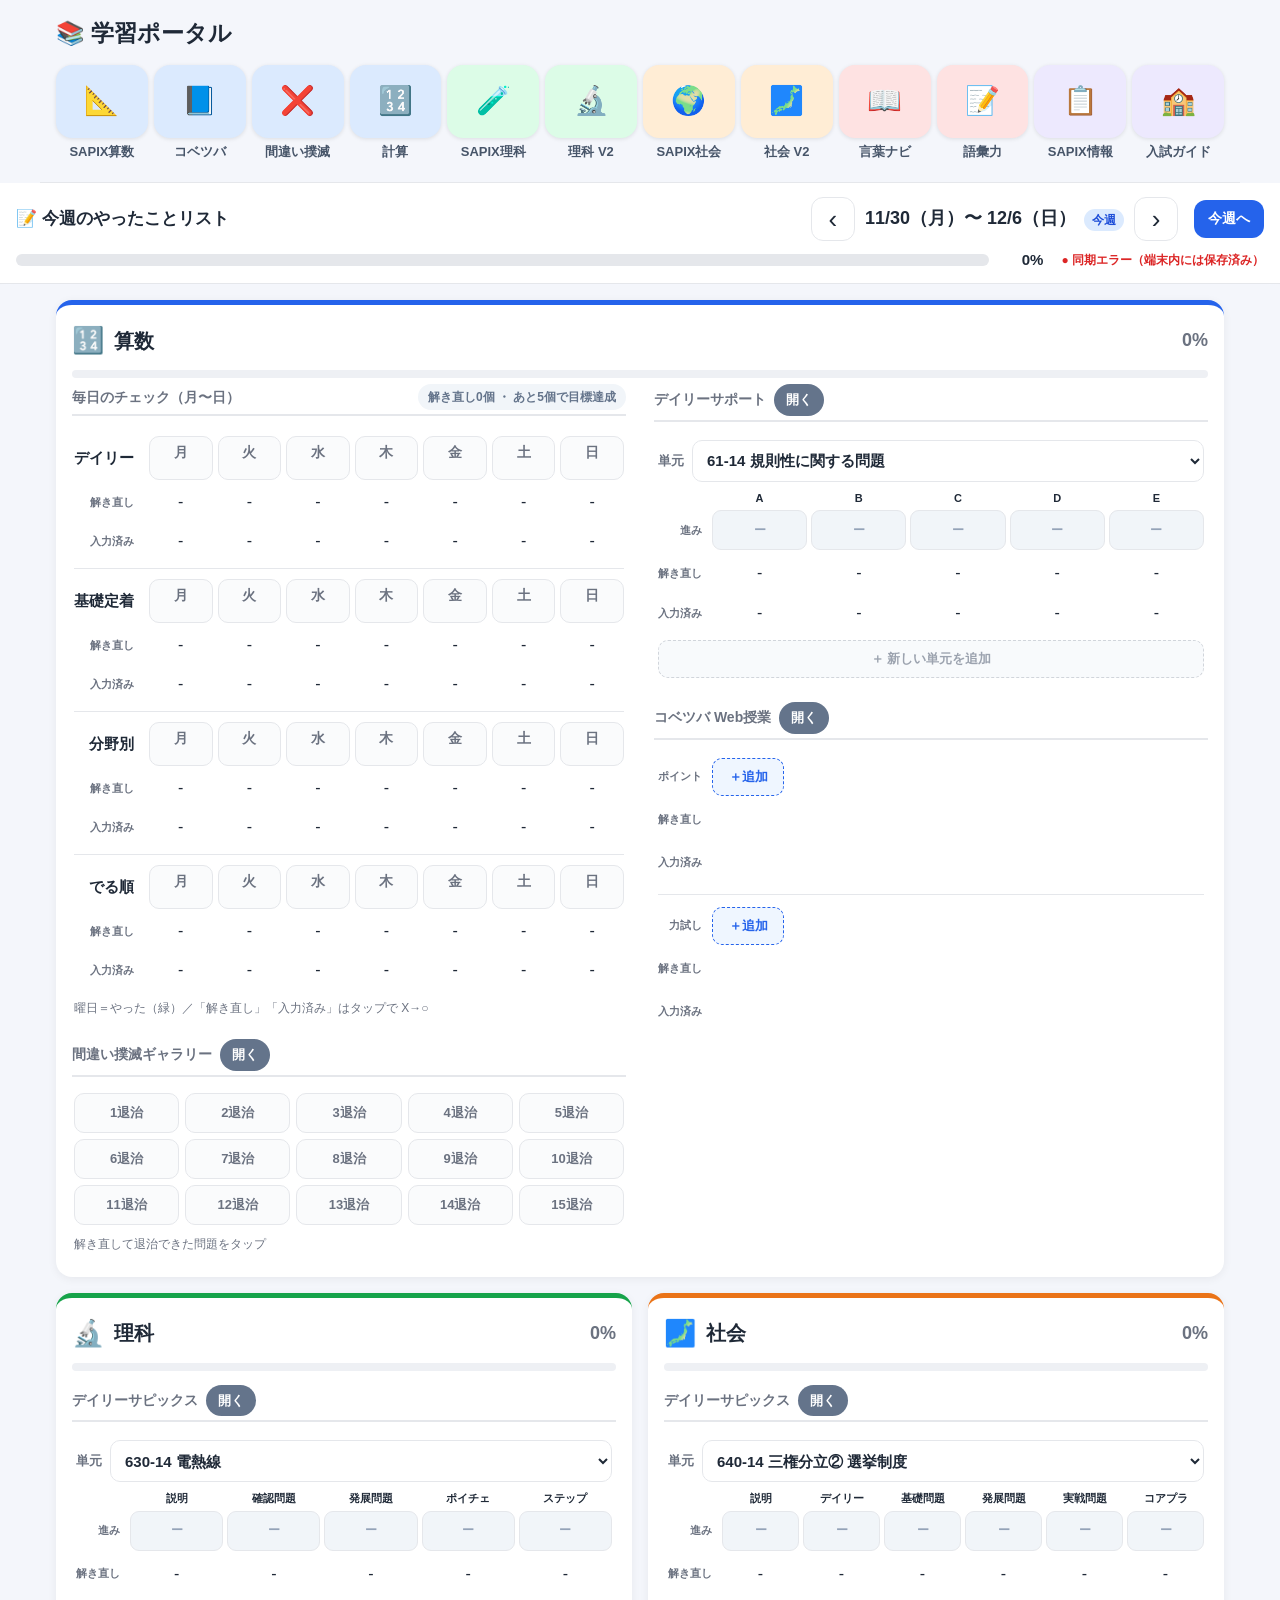
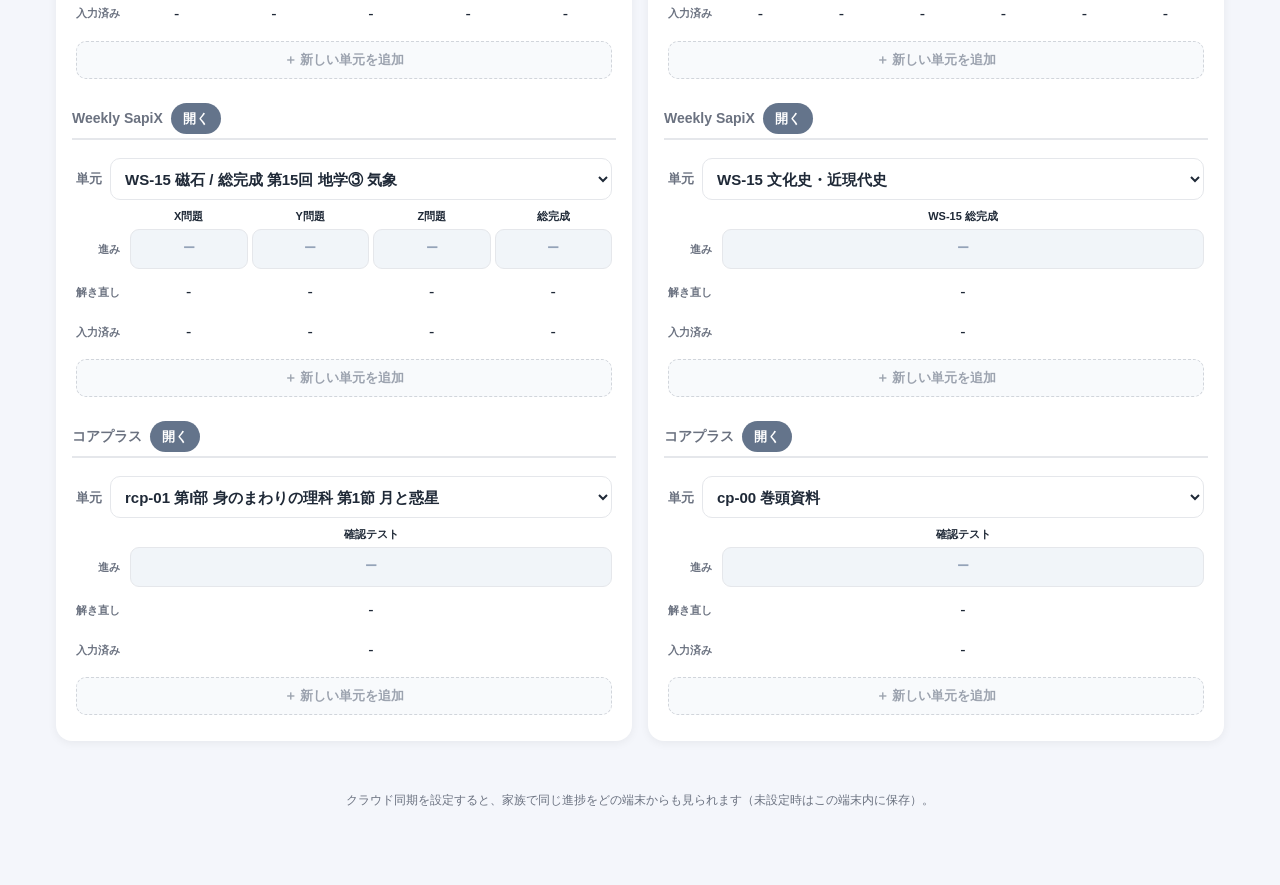
==== commit 4437074e: "存在しない=「なし」グレー表示(取り消し線廃止)、入力済み行を全項目に追加(ー→×→○)、デイサポをトラック型(A〜E)に統一 - 存在しない: 二重取り消し線をやめ「なし」グレーアウト - 入力済み" ====
--- a/portal.html
+++ b/portal.html
@@ -5,7 +5,7 @@
   <meta name="viewport" content="width=device-width, initial-scale=1.0, maximum-scale=1.0, user-scalable=no">
   <meta name="apple-mobile-web-app-capable" content="yes">
   <title>学習ポータル</title>
-  <link rel="stylesheet" href="style.css?v=18">
+  <link rel="stylesheet" href="style.css?v=20">
   <style>
     /* ---- 上部ランチャー（アプリアイコン：横長・ラベル大きめ） ---- */
     .portal-top { max-width: 1200px; margin: 0 auto; padding: 16px 16px 8px; }
@@ -91,6 +91,6 @@
     <p class="note">クラウド同期を設定すると、家族で同じ進捗をどの端末からも見られます（未設定時はこの端末内に保存）。</p>
   </footer>
 
-  <script src="app.js?v=18"></script>
+  <script src="app.js?v=20"></script>
 </body>
 </html>
--- a/style.css
+++ b/style.css
@@ -228,6 +228,7 @@
 .tk-state.st0 { background: #f1f5f9; color: #94a3b8; }                       /* ー グレーアウト */
 .tk-state.st1 { background: #fef3c7; color: #b45309; border-color: #fcd34d; } /* 進行中 */
 .tk-state.st2 { background: #dcfce7; color: #15803d; border-color: #86efac; } /* 完了 */
+.tk-state.st3 { background: #eef1f5; color: #b3bcc9; }   /* 存在しない＝「なし」グレーアウト */
 .tk-state:active { transform: scale(.96); }
 .unit-block .tk-redo {
   width: 100%; min-width: 0; height: 34px; padding: 0;
@@ -335,6 +336,9 @@
   font-size: 16px; font-weight: 800; cursor: pointer;
 }
 .ae-btn.on { background: var(--math); border-color: var(--math); color: #fff; }
+.ae-btn.na {                                                                 /* 存在しない＝未着手色＋二重取り消し線 */
+  text-decoration: line-through; text-decoration-style: double; text-decoration-color: var(--ink-soft);
+}
 .ae-btn:active { transform: scale(.96); }
 /* 解き直しセル（やったボタンと列を揃える） */
 .unit-block .ae-redo {
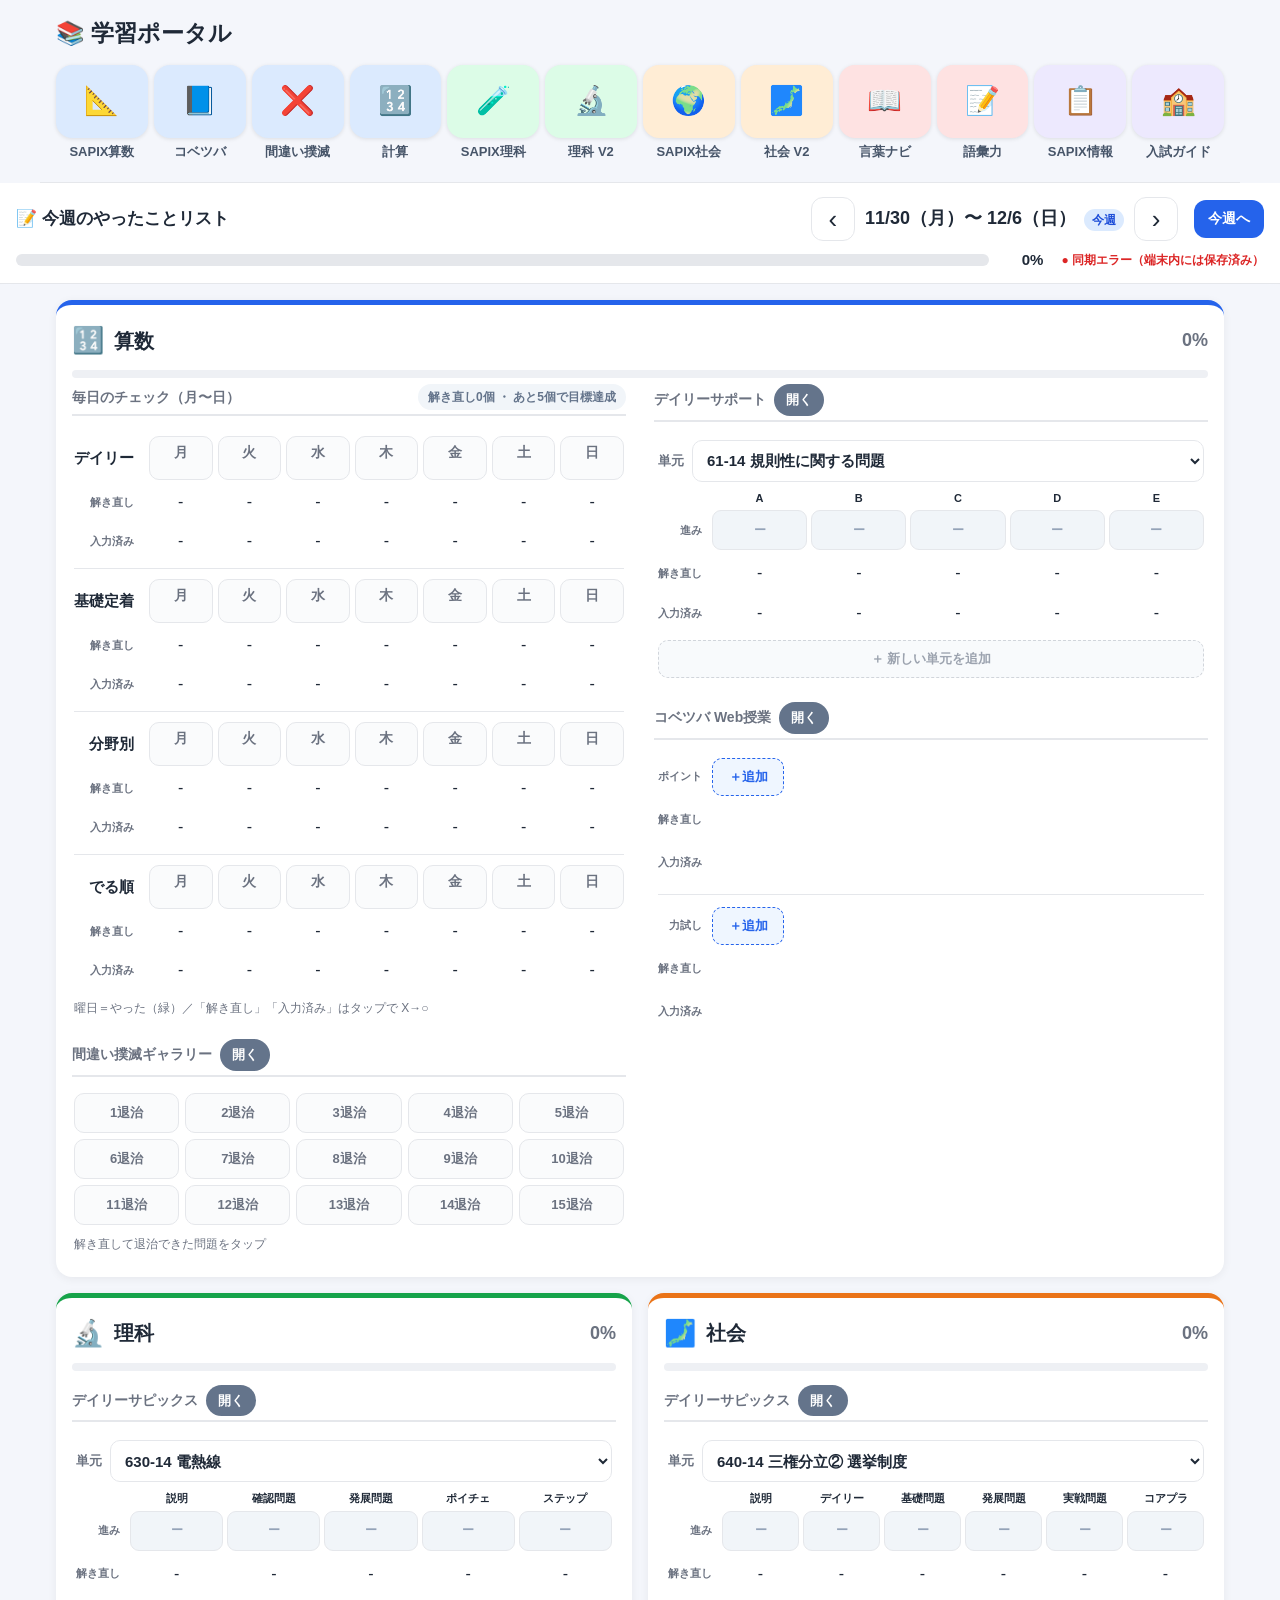
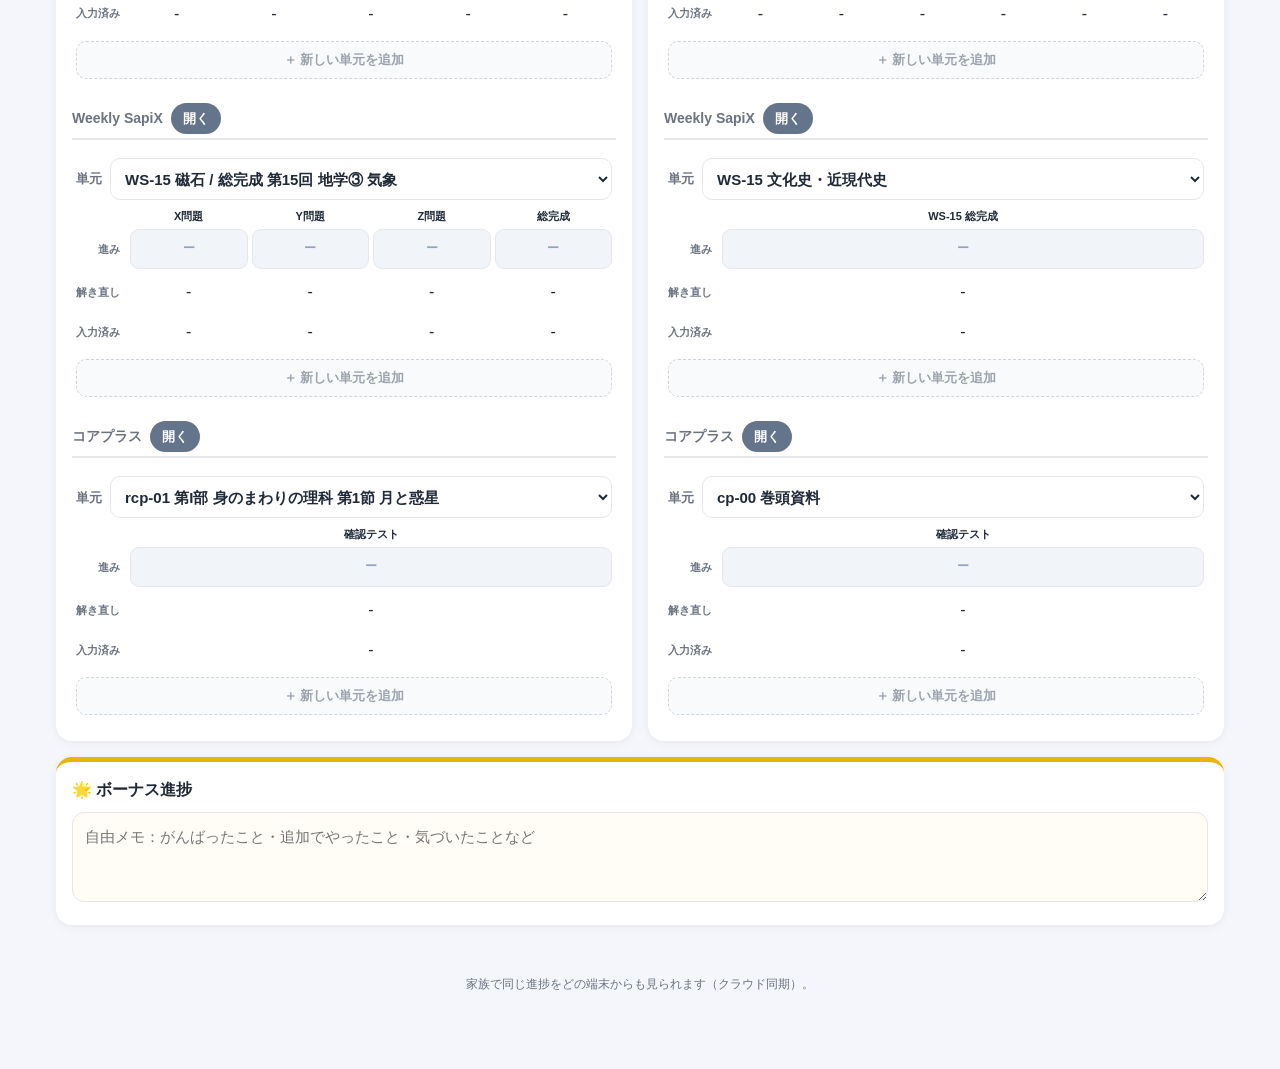
==== commit decc83cd: "ボーナス進捗（自由メモ）欄を最下部に追加。週ごと・クラウド同期対象（キー単位マージ） Co-Authored-By: Claude Opus 4.8 (1M context) <noreply@ant" ====
--- a/portal.html
+++ b/portal.html
@@ -5,7 +5,7 @@
   <meta name="viewport" content="width=device-width, initial-scale=1.0, maximum-scale=1.0, user-scalable=no">
   <meta name="apple-mobile-web-app-capable" content="yes">
   <title>学習ポータル</title>
-  <link rel="stylesheet" href="style.css?v=20">
+  <link rel="stylesheet" href="style.css?v=22">
   <style>
     /* ---- 上部ランチャー（アプリアイコン：横長・ラベル大きめ） ---- */
     .portal-top { max-width: 1200px; margin: 0 auto; padding: 16px 16px 8px; }
@@ -87,10 +87,17 @@
 
   <main id="board" class="board"><!-- 教科カードがJSで描画されます --></main>
 
+  <section class="bonus-wrap">
+    <div class="bonus-card">
+      <div class="bonus-head">🌟 ボーナス進捗</div>
+      <textarea id="bonusMemo" class="bonus-memo" placeholder="自由メモ：がんばったこと・追加でやったこと・気づいたことなど"></textarea>
+    </div>
+  </section>
+
   <footer class="app-footer">
-    <p class="note">クラウド同期を設定すると、家族で同じ進捗をどの端末からも見られます（未設定時はこの端末内に保存）。</p>
+    <p class="note">家族で同じ進捗をどの端末からも見られます（クラウド同期）。</p>
   </footer>
 
-  <script src="app.js?v=20"></script>
+  <script src="app.js?v=22"></script>
 </body>
 </html>
--- a/style.css
+++ b/style.css
@@ -385,6 +385,21 @@
   font-size: 18px; font-weight: 800; cursor: pointer;
 }
 
+/* ---------- ボーナス進捗（自由メモ） ---------- */
+.bonus-wrap { max-width: 1200px; margin: 0 auto; padding: 0 16px 16px; }
+.bonus-card {
+  background: var(--card); border-radius: 16px; box-shadow: var(--shadow);
+  border-top: 5px solid #eab308; padding: 16px;
+}
+.bonus-head { font-size: 16px; font-weight: 800; margin-bottom: 10px; }
+.bonus-memo {
+  width: 100%; box-sizing: border-box; min-height: 90px; resize: vertical;
+  border: 1px solid var(--line); border-radius: 12px; padding: 12px;
+  font-size: 15px; font-family: inherit; line-height: 1.6; color: var(--ink);
+  background: #fffdf5;
+}
+.bonus-memo:focus { outline: 2px solid #fde68a; border-color: #fde68a; }
+
 /* ---------- フッター ---------- */
 .app-footer { text-align: center; padding: 24px 16px; }
 .reset-btn {
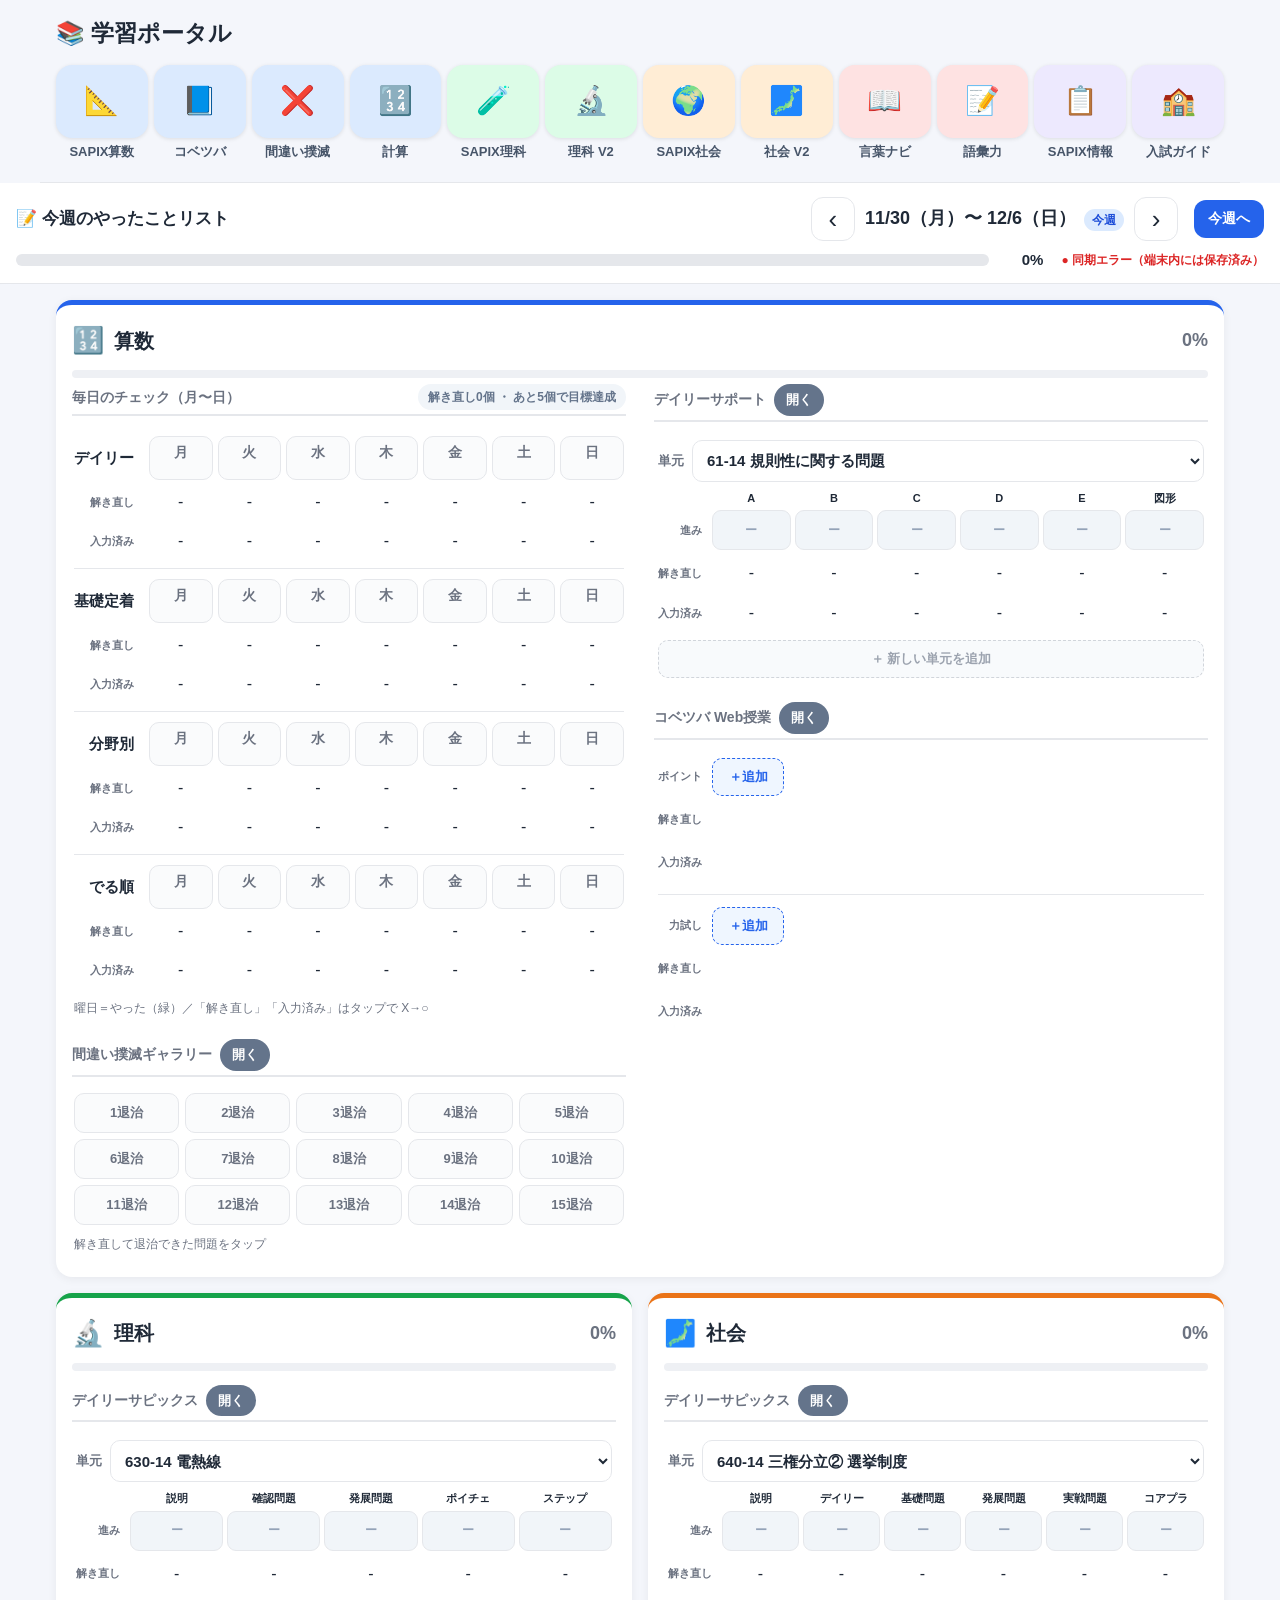
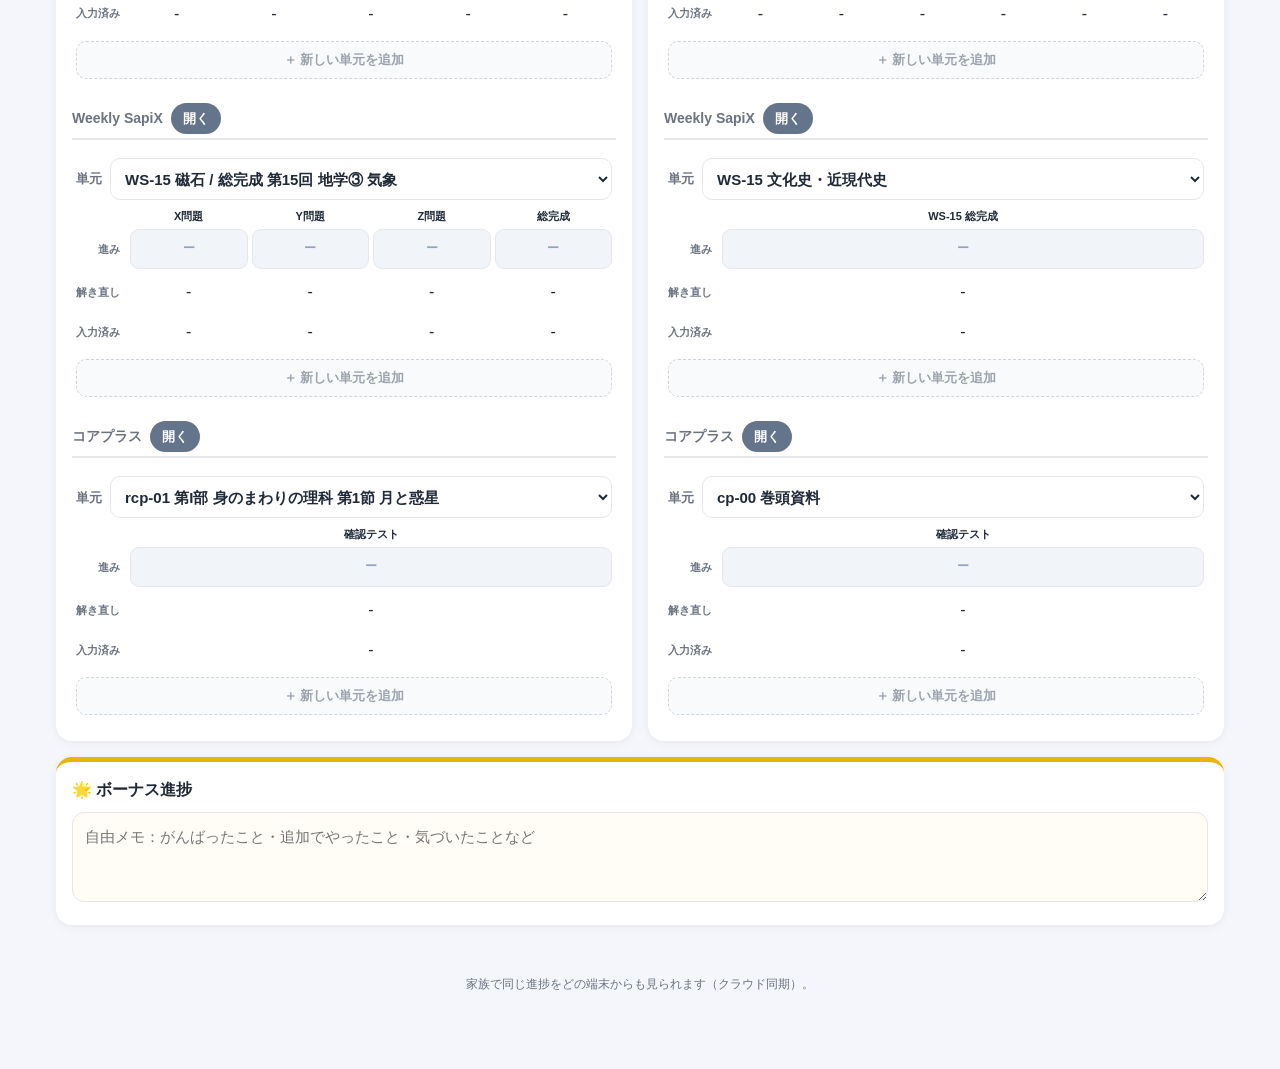
==== commit 61ef4958: "算数デイリーサポートに「図形」項目を追加（A〜E＋図形） ・items末尾に追加。既存A〜E(index0〜4)の進捗は不変、図形=index5 ・グリッド列数は動的なので6列に自動調整 ・キャッシュ" ====
--- a/portal.html
+++ b/portal.html
@@ -98,6 +98,6 @@
     <p class="note">家族で同じ進捗をどの端末からも見られます（クラウド同期）。</p>
   </footer>
 
-  <script src="app.js?v=22"></script>
+  <script src="app.js?v=24"></script>
 </body>
 </html>
